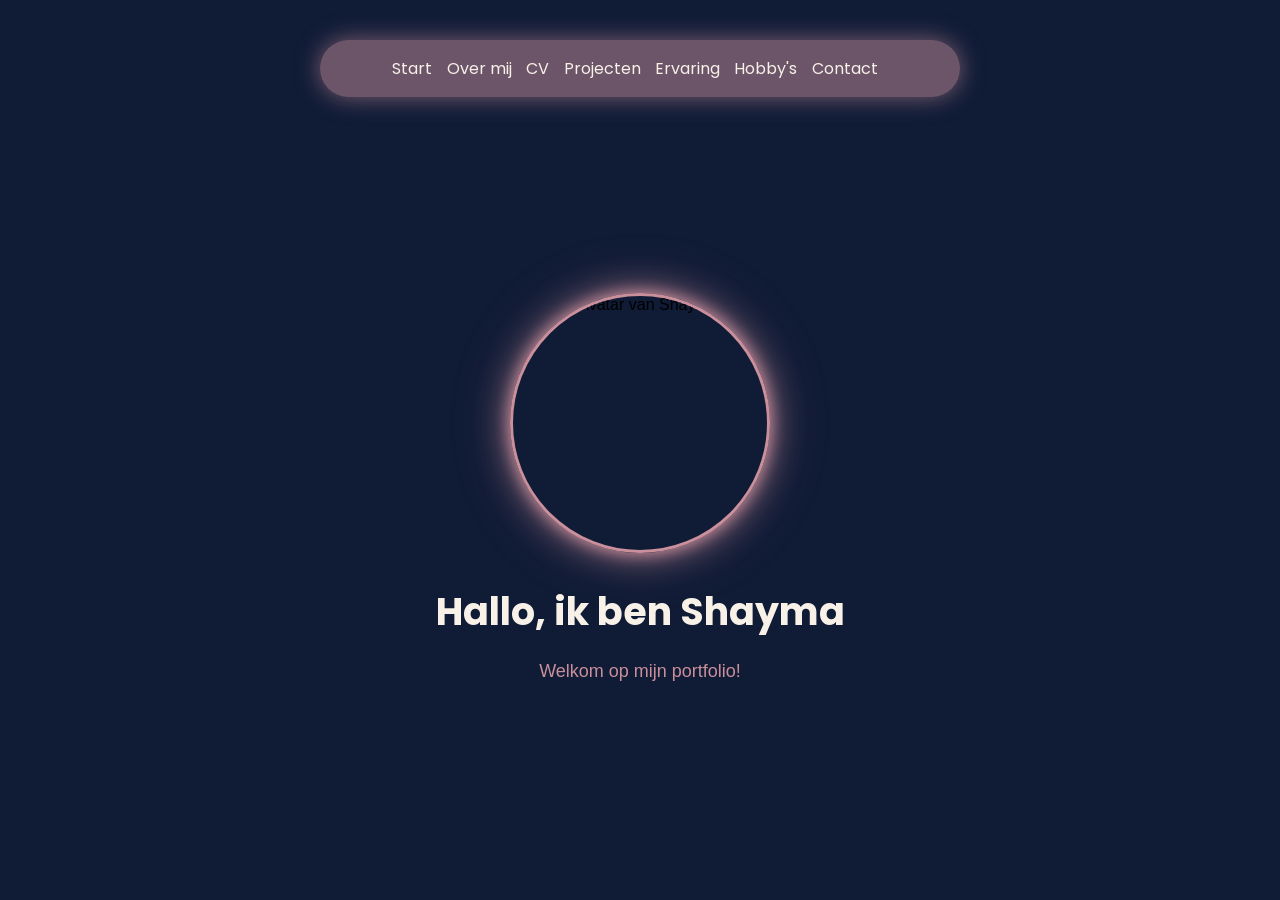
==== index.html @ 67a2e7f8 "Add portfolio website files" ====
<!DOCTYPE html>
<html lang="nl">
<head>
    <meta charset="UTF-8">
    <meta name="viewport" content="width=device-width, initial-scale=1.0">
    <link rel="stylesheet" href="style.css">
    <link rel="icon" href="favicon.ico" type="image/x-icon">
    <title>Start - Shayma</title>
</head>
<body>

    <nav>
        <a href="index.html">Start</a>
        <a href="overmij.html">Over mij</a>
        <a href="cv.html">CV</a>
        <a href="project.html">Projecten</a>
        <a href="ervaring.html">Ervaring</a>
        <a href="hobby.html">Hobby's</a>
        <a href="contact.html">Contact</a>
    </nav>

    <main class="start-pagina">
        <div class="avatar-container">
            <img src="Foto/avatar.jpg" alt="Avatar van Shayma" class="start-avatar">
        </div>

        <h1>Hallo, ik ben Shayma</h1>
        <p>Welkom op mijn portfolio!</p>
    </main>

</body>
</html>
---- style.css ----
@import url('https://fonts.googleapis.com/css2?family=Poppins:wght@400;500;600;700&display=swap');

* {
    margin: 0;
    padding: 0;
    box-sizing: border-box;
    font-family: Arial, sans-serif;
    scroll-behavior: smooth;
}

body {
    background-color: #101B36;
}

/* Navigation bar */
nav {
    background: rgba(201, 143, 155, 0.5);
    padding: 16px 0;
    width: 50%;
    text-align: center;
    position: fixed;
    top: 40px;
    left: 50%;
    transform: translateX(-50%);
    border-radius: 30px;
    box-shadow: 0 0 25px rgba(201, 143, 155, 0.6);
    z-index: 10;
}

nav a {
    text-decoration: none;
    color: #F7F1E8;
    margin-right: 10px;
    transition: 300ms;
    font-family: "Poppins", sans-serif;
}

nav a:hover {
    color: #5A4035;
}

/* Main section */
.about-section {
    max-width: 1100px;
    margin: 100px auto 60px;
    padding: 30px;
}

/* Text and avatar layout */
.about-content {
    display: flex;
    flex-direction: row;
    align-items: center;
    justify-content: space-between;
    gap: 60px;
}

/* Title and paragraph */
.about-text {
    flex: 1;
    max-width: 450px;
    color: #F7F1E8;
}

.about-text h1 {
    font-family: "Poppins", sans-serif;
    font-size: 48px;
    font-weight: 700;
    margin-bottom: 20px;
    color: #C98F9B;
}

.about-text p {
    font-size: 16px;
    line-height: 1.8;
}

/* Avatar area */


img {
    max-width: 100%;
    height: auto;
    display: block;
}
.about-content .avatar img {
    width: 100%;
    height: 100%;
    max-width: none;
    min-height: 0;
    object-fit: cover;
    display: block;
}

/* Contact pagina */

h1 {
    text-align: center;
    color: #C98F9B;
    font-family: "Poppins", sans-serif;
    font-size: 42px;
    margin-top: 150px;
    margin-bottom: 20px;
}

p {
    color: #F7F1E8;
    text-align: center;
    max-width: 600px;
    line-height: 1.8;
    margin: 0 auto 35px;
    padding: 0 20px;
}


form {
    max-width: 550px;
    margin: 0 auto 60px;
    padding: 30px;
    background-color: rgba(201, 143, 155, 0.08);
    border: 1px solid rgba(201, 143, 155, 0.5);
    border-radius: 20px;
    box-shadow: 0 0 25px rgba(201, 143, 155, 0.15);
}

form div {
    margin-bottom: 20px;
}


label {
    display: block;
    color: #F7F1E8;
    margin-bottom: 8px;
    font-size: 15px;
}


input[type="text"],
input[type="email"],
textarea {
    width: 100%;
    box-sizing: border-box;
    padding: 12px;
    border: 1px solid #5A6685;
    border-radius: 10px;
    background-color: #182442;
    color: #F7F1E8;
    font-size: 15px;
    outline: none;
}

/* Als je in een veld klikt */

input[type="text"]:focus,
input[type="email"]:focus,
textarea:focus {
    border-color: #C98F9B;
    box-shadow: 0 0 10px rgba(201, 143, 155, 0.3);
}

textarea {
    resize: vertical;
}

/* Verstuurknop */

input[type="submit"] {
    padding: 12px 28px;
    background-color: #C98F9B;
    color: #101B36;
    border: none;
    border-radius: 25px;
    font-size: 15px;
    font-weight: bold;
    cursor: pointer;
    transition: 0.3s;
}

input[type="submit"]:hover {
    background-color: #F7F1E8;
    box-shadow: 0 0 15px rgba(201, 143, 155, 0.5);
    transform: translateY(-2px);
}
/* Projecten pagina */

.projecten-pagina {
    max-width: 1150px;
    margin: 150px auto 60px;
    padding: 20px;
}

.projecten-pagina h1 {
    color: #C98F9B;
    text-align: center;
    font-family: "Poppins", sans-serif;
    font-size: 42px;
    margin: 0 0 20px;
}

.projecten-pagina .intro {
    color: #F7F1E8;
    text-align: center;
    max-width: 600px;
    margin: 0 auto 45px;
    line-height: 1.8;
}

.projecten-container {
    display: grid;
    grid-template-columns: repeat(3, 1fr);
    gap: 25px;
}

.project {
    background-color: rgba(201, 143, 155, 0.08);
    border: 1px solid rgba(201, 143, 155, 0.4);
    border-radius: 20px;
    padding: 20px;
    text-align: center;
    box-shadow: 0 0 20px rgba(201, 143, 155, 0.12);
    transition: 0.3s;
}

.project:hover {
    transform: translateY(-5px);
    box-shadow: 0 0 25px rgba(201, 143, 155, 0.3);
}

.project img {
    width: 100%;
    height: 200px;
    object-fit: cover;
    border-radius: 15px;
    box-shadow: none;
}

.project h2 {
    color: #C98F9B;
    font-family: "Poppins", sans-serif;
    font-size: 21px;
    margin: 20px 0 12px;
}

.project p {
    color: #F7F1E8;
    font-size: 14px;
    line-height: 1.8;
    margin-bottom: 25px;
}

.project-knop {
    display: inline-block;
    background-color: #C98F9B;
    color: #101B36;
    text-decoration: none;
    padding: 12px 20px;
    border-radius: 25px;
    font-size: 14px;
    font-weight: bold;
    transition: 0.3s;
}

.project-knop:hover {
    background-color: #F7F1E8;
    transform: translateY(-2px);
}


/* Ervaring pagina */
.ervaring-pagina {
    max-width: 650px;
    margin: 0 auto 40px;
    padding: 20px 20px 20px;
}


.ervaring-pagina h1 {
    color: #C98F9B;
    font-family: "Poppins", sans-serif;
    font-size: 60px;
    font-weight: 500;
    margin-bottom: 30px;
}

.ervaring-tekst {
    margin-bottom: 25px;
    padding-bottom: 20px;
    border-bottom: 1px solid rgba(201, 143, 155, 0.3);
}

.ervaring-tekst:last-child {
    border-bottom: none;
}

.ervaring-tekst h2 {
    color: #C98F9B;
    font-family: "Poppins", sans-serif;
    font-size: 19px;
    font-weight: 500;
    margin-bottom: 10px;
}

.ervaring-tekst p {
    color: #F7F1E8;
    font-size: 15px;
    line-height: 1.7;
    margin: 0;
}


/* CV pagina */

.cv-pagina {
    max-width: 750px;
    margin: 0 auto;
    padding: 20px 20px 20px;
}


.cv-pagina h1 {
    color: #C98F9B;
    font-family: "Poppins", sans-serif;
    font-size: 50px;
    font-weight: 500;
    text-align: left;
    margin-bottom: 20px;
}


.cv-container {
    display: grid;
    grid-template-columns: 1fr 1fr;
    gap: 35px;
    align-items: start;
}

.cv-kolom {
    display: flex;
    flex-direction: column;
    gap: 20px;
}

.cv-sectie {
    padding-bottom: 15px;
    border-bottom: 1px solid rgba(201, 143, 155, 0.3);
}

.cv-sectie h2 {
    color: #C98F9B;
    font-family: "Poppins", sans-serif;
    font-size: 18px;
    font-weight: 500;
    margin-bottom: 10px;
}


.cv-sectie ul {
    color: #F7F1E8;
    font-size: 14px;
    line-height: 1.8;
    padding-left: 20px;
    margin: 0;
}

.cv-sectie li {
    padding-left: 2px;
    margin-bottom: 3px;
}

.cv-sectie li::marker {
    color: #C98F9B;
}
/* Tabel */
table {
    width: 100%;
    max-width: 600px;
    margin: 30px auto;
    border-collapse: collapse;
    background-color: rgba(201, 143, 155, 0.08);
    color: #F7F1E8;
    border-radius: 12px;
    overflow: hidden;
    box-shadow: 0 0 20px rgba(201, 143, 155, 0.15);
}

/* Titel van de tabel */
caption {
    color: #C98F9B;
    font-family: "Poppins", sans-serif;
    font-size: 20px;
    font-weight: 600;
    margin-bottom: 15px;
}

/* Tabelkoppen */
th {
    background-color: #C98F9B;
    color: #101B36;
    padding: 14px;
    text-align: left;
}

/* Tabelcellen */
td {
    padding: 12px 14px;
    border-bottom: 1px solid rgba(201, 143, 155, 0.3);
}


/* Hobby-pagina */
.hobby-pagina {
    max-width: 1000px;
    margin: 130px auto 50px;
    padding: 20px;
    color: #F7F1E8;
}

.hobby-header {
    margin-bottom: 40px;
}

.hobby-pagina h1 {
    color: #C98F9B;
    font-family: "Poppins", sans-serif;
    font-size: 42px;
    margin-bottom: 20px;
}

.hobby-pagina h2 {
    color: #C98F9B;
    font-family: "Poppins", sans-serif;
    font-size: 23px;
    margin-bottom: 15px;
}

.hobby-pagina p {
    color: #F7F1E8;
    text-align: left;
    max-width: none;
    padding: 0;
    margin: 0 0 15px;
    line-height: 1.8;
}

.hobby-sectie {
    display: flex;
    align-items: center;
    gap: 35px;
    margin-bottom: 40px;
}

.hobby-tekst {
    flex: 1;
}

.hobby-sectie img {
    width: 35%;
    height: 220px;
    min-height: 0;
    object-fit: cover;
    border-radius: 15px;
    box-shadow: none;
}

.hobby-sectie.omgekeerd {
    flex-direction: row-reverse;
}

.hobby-doelen {
    margin-top: 20px;
}

.hobby-doelen ul {
    padding-left: 25px;
    margin: 15px 0;
    line-height: 1.8;
}

.hobby-doelen li::marker {
    color: #C98F9B;
}

/* Startpagina */
.start-pagina {
    min-height: 100vh;
    display: flex;
    flex-direction: column;
    justify-content: center;
    align-items: center;
    text-align: center;
    padding: 120px 20px 40px;
    box-sizing: border-box;
}

.avatar-container {
    width: 260px;
    height: 260px;
    border-radius: 50%;
    overflow: hidden;
    border: 3px solid #C98F9B;
    box-shadow:
        0 0 15px #C98F9B,
        0 0 35px rgba(201, 143, 155, 0.7),
        0 0 60px rgba(201, 143, 155, 0.3);
    margin-bottom: 30px;
}

.start-avatar {
    width: 100%;
    height: 100%;
    object-fit: cover;
    display: block;
}

.start-pagina h1 {
    color: #F7F1E8;
    font-size: 38px;
    margin: 0 0 15px;
}

.start-pagina p {
    color: #C98F9B;
    font-size: 18px;
    margin: 0;
}


/* Avatar op de Over mij-pagina */
.about-content .avatar {
    width: 380px;
    height: 380px;
    flex-shrink: 0;
    border-radius: 50%;
    overflow: hidden;
    border: 3px solid #C98F9B;
    box-shadow: 0 0 18px rgba(201, 143, 155, 0.7);
}

.about-content .avatar img {
    width: 100%;
    height: 100%;
    object-fit: cover;
    display: block;
}


.social-icons {
    display: flex;
    flex-direction: row;
    justify-content: center;
    align-items: center;
    gap: 25px;
    margin: 30px auto;
}

.social-icons a {
    display: inline-flex;
    width: 30px;
    height: 30px;
    flex: 0 0 30px;
    align-items: center;
    justify-content: center;
    transition: transform 0.3s ease;
}

.social-icons img {
    width: 30px;
    height: 30px;
    min-height: 0;
    max-width: none;
    object-fit: contain;
    border-radius: 0;
    box-shadow: none;
    display: block;
}

.social-icons a:hover {
    transform: translateY(-5px);
}

.social-icons a:hover img {
    filter: drop-shadow(0 0 8px #C98F9B);
}
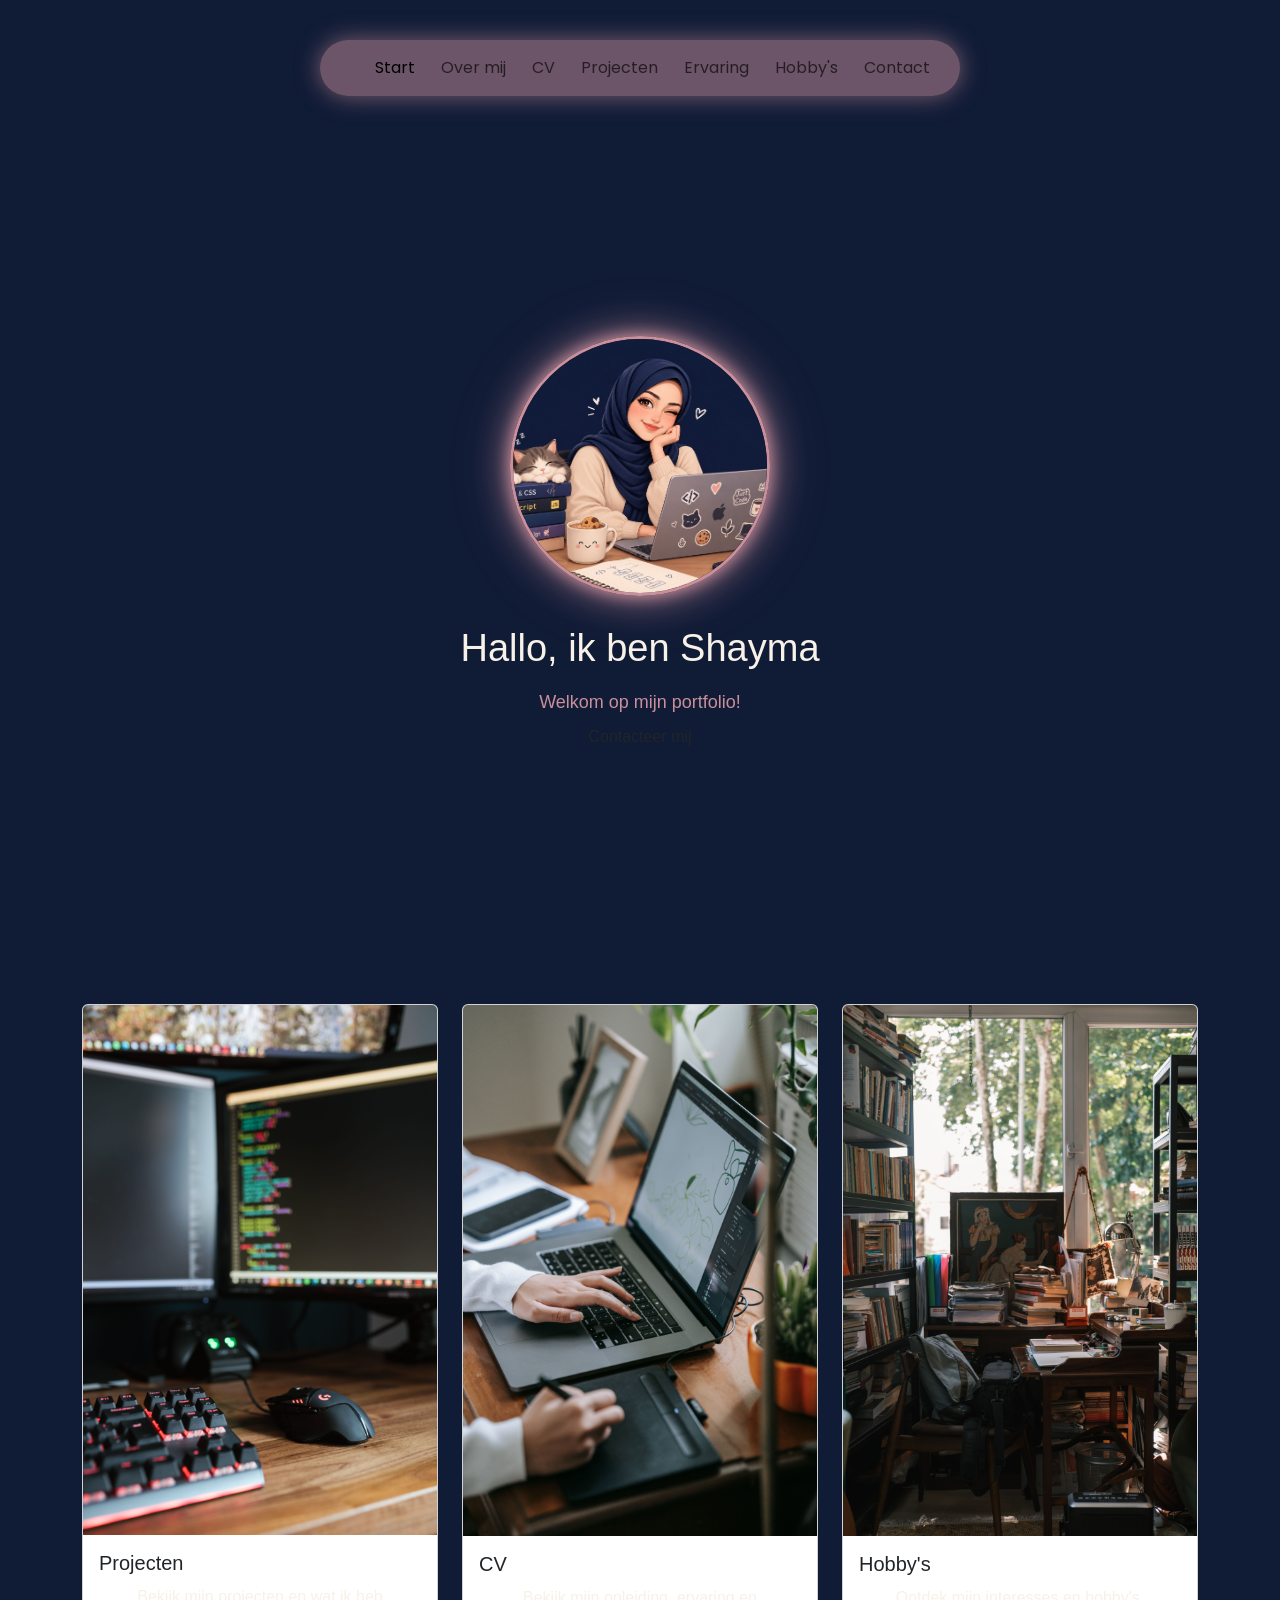
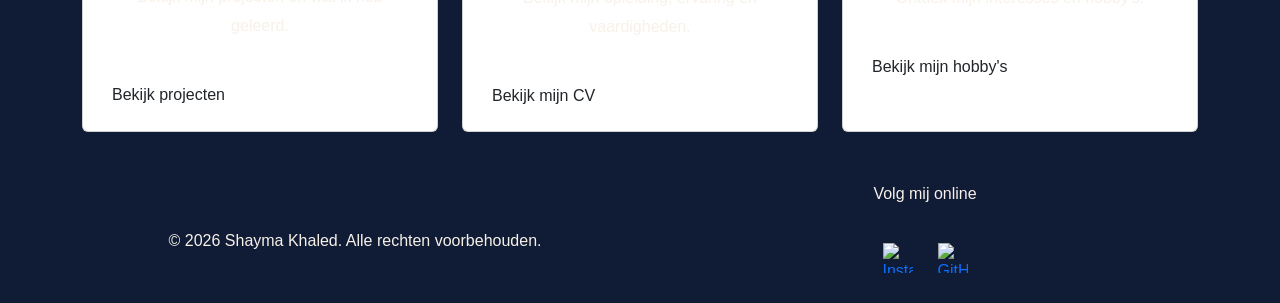
==== commit cc24e8eb: "Update portfolio content and navigation" ====
--- a/index.html
+++ b/index.html
@@ -4,21 +4,47 @@
 <head>
     <meta charset="UTF-8">
     <meta name="viewport" content="width=device-width, initial-scale=1.0">
-    <link rel="stylesheet" href="style.css">
-    <link rel="icon" href="favicon.ico" type="image/x-icon">
+  <link rel="stylesheet" href="https://cdn.jsdelivr.net/npm/bootstrap@5.3.8/dist/css/bootstrap.min.css">
+  <link rel="stylesheet" href="style.css">
+        <link rel="icon" href="favicon_io/favicon.ico" type="image/x-icon">
     <title>Start - Shayma</title>
 </head>
 <body>
 
-    <nav>
-        <a href="index.html">Start</a>
-        <a href="overmij.html">Over mij</a>
-        <a href="cv.html">CV</a>
-        <a href="project.html">Projecten</a>
-        <a href="ervaring.html">Ervaring</a>
-        <a href="hobby.html">Hobby's</a>
-        <a href="contact.html">Contact</a>
-    </nav>
+<nav class="navbar navbar-expand-lg custom-navbar">
+  <div class="container-fluid">
+    <button class="navbar-toggler" type="button" data-bs-toggle="collapse" data-bs-target="#navbarNavDropdown" aria-controls="navbarNavDropdown" aria-expanded="false" aria-label="Toggle navigation">
+      <span class="navbar-toggler-icon"></span>
+    </button>
+    <div class="collapse navbar-collapse" id="navbarNavDropdown">
+     <ul class="navbar-nav ms-auto">
+     <li class="nav-item">
+          <a class="nav-link active" aria-current="page" href="index.html">Start</a>
+        </li>
+        <li class="nav-item">
+<a class="nav-link" href="overmij.html">Over mij</a>        </li>
+        <li class="nav-item">
+          <a class="nav-link" href="cv.html">CV</a>
+        </li>
+        <li class="nav-item">
+          <a class="nav-link" href="project.html">Projecten</a>
+        </li>
+          <li class="nav-item">
+          <a class="nav-link" href="ervaring.html">Ervaring</a>
+        </li>
+         <li class="nav-item">
+          <a class="nav-link" href="hobby.html">Hobby's</a>
+        </li>
+           <li class="nav-item">
+          <a class="nav-link" href="contact.html">Contact</a>
+        </li>
+        
+        
+        
+      </ul>
+    </div>
+  </div>
+</nav>
 
     <main class="start-pagina">
         <div class="avatar-container">
@@ -27,7 +53,121 @@
 
         <h1>Hallo, ik ben Shayma</h1>
         <p>Welkom op mijn portfolio!</p>
+    <a href="contact.html" class="btn custom-btn">
+    Contacteer mij
+</a>
     </main>
+  
+<section class="container my-5">
+    <div class="row g-4">
 
+        <!-- Projecten-kaart -->
+        <div class="col-md-4">
+            <div class="card h-100">
+                <a href="project.html">
+                    <img src="Foto/pexels-anete-lusina-4792733.jpg"
+                         class="card-img-top"
+                         alt="Mijn projecten">
+                </a>
+
+                <div class="card-body">
+                    <h5 class="card-title">Projecten</h5>
+                    <p class="card-text">
+                        Bekijk mijn projecten en wat ik heb geleerd.
+                    </p>
+                    <a href="project.html" class="btn custom-btn">
+                        Bekijk projecten
+                    </a>
+                </div>
+            </div>
+        </div>
+
+        <!-- CV-kaart -->
+        <div class="col-md-4">
+            <div class="card h-100">
+                <a href="cv.html">
+                    <img src="Foto/pexels-sasha-kim-9414025.jpg"
+                         class="card-img-top"
+                         alt="Mijn CV">
+                </a>
+
+                <div class="card-body">
+                    <h5 class="card-title">CV</h5>
+                    <p class="card-text">
+                        Bekijk mijn opleiding, ervaring en vaardigheden.
+                    </p>
+                    <a href="cv.html" class="btn custom-btn">
+                        Bekijk mijn CV
+                    </a>
+                </div>
+            </div>
+        </div>
+
+        <!-- Hobby-kaart -->
+        <div class="col-md-4">
+            <div class="card h-100">
+                <a href="hobby.html">
+                    <img src="Foto/pexels-ekrulila-8782144.jpg"
+                         class="card-img-top"
+                         alt="Mijn hobby's">
+                </a>
+
+                <div class="card-body">
+                    <h5 class="card-title">Hobby's</h5>
+                    <p class="card-text">
+                        Ontdek mijn interesses en hobby's.
+                    </p>
+                    <a href="hobby.html" class="btn custom-btn">
+                        Bekijk mijn hobby's
+                    </a>
+                </div>
+            </div>
+        </div>
+
+    </div>
+</section>
+
+<footer class="site-footer">
+    <div class="container">
+        <div class="row align-items-center text-center g-4">
+
+            <div class="col-md-6">
+                <p class="mb-0">
+                    &copy; 2026 Shayma Khaled. Alle rechten voorbehouden.
+                </p>
+            </div>
+
+            <div class="col-md-6">
+                <p>Volg mij online</p>
+
+                <div class="social-icons">
+                    <a href="https://www.instagram.com/shayma.vibes/"
+                       target="_blank"
+                       rel="noopener noreferrer"
+                       aria-label="Instagram">
+                        <img src="https://cdn.simpleicons.org/instagram/C98F9B"
+                             alt="Instagram">
+                    </a>
+
+                    <a href="https://github.com/1984-web"
+                       target="_blank"
+                       rel="noopener noreferrer"
+                       aria-label="GitHub">
+                        <img src="https://cdn.simpleicons.org/github/C98F9B"
+                             alt="GitHub">
+                    </a>
+                </div>
+            </div>
+
+        </div>
+    </div>
+</footer>
+
+<script src="https://cdn.jsdelivr.net/npm/bootstrap@5.3.8/dist/js/bootstrap.bundle.min.js"></script>
 </body>
 </html>
+
+<script src="https://cdn.jsdelivr.net/npm/bootstrap@5.3.8/dist/js/bootstrap.bundle.min.js"></script>
+</body>
+
+</html>
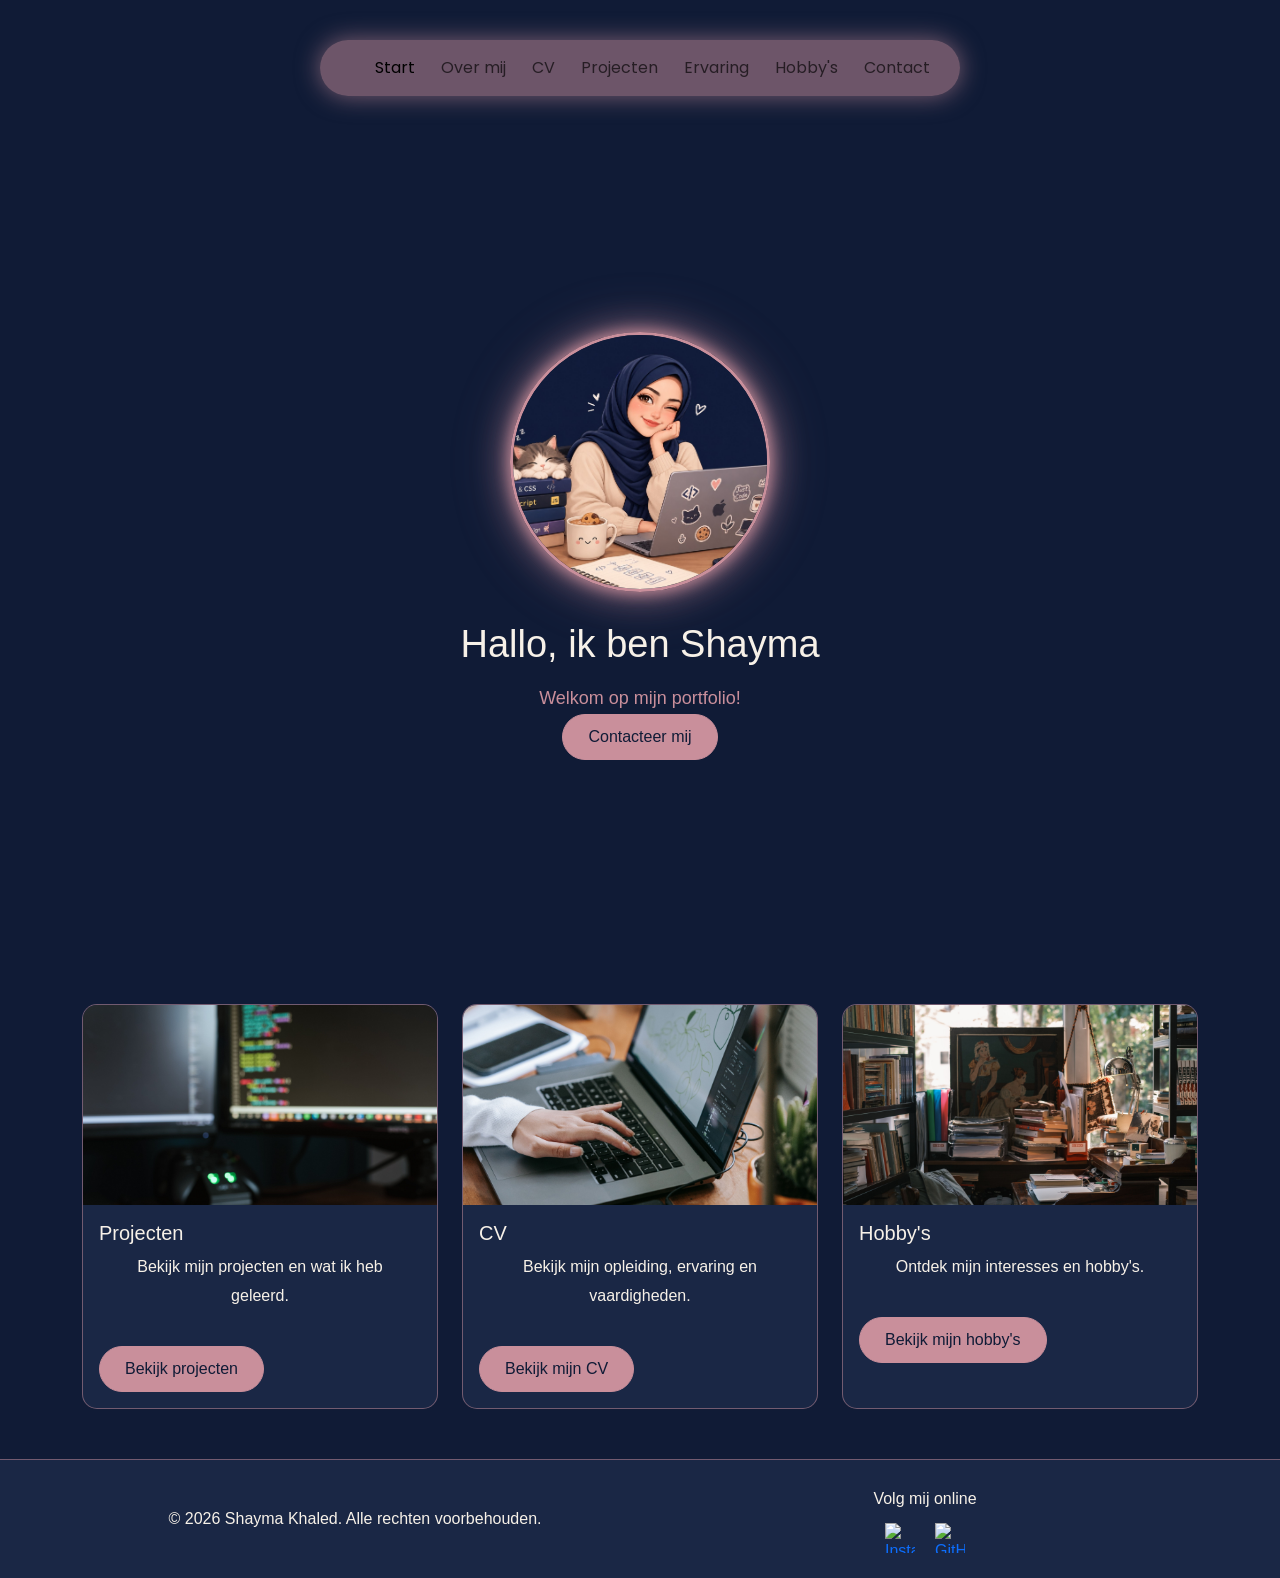
==== commit 99ac48c8: "Organize project folders and update asset paths" ====
--- a/index.html
+++ b/index.html
@@ -5,7 +5,7 @@
     <meta charset="UTF-8">
     <meta name="viewport" content="width=device-width, initial-scale=1.0">
   <link rel="stylesheet" href="https://cdn.jsdelivr.net/npm/bootstrap@5.3.8/dist/css/bootstrap.min.css">
-  <link rel="stylesheet" href="style.css">
+  <link rel="stylesheet" href="css/style.css">
         <link rel="icon" href="favicon_io/favicon.ico" type="image/x-icon">
     <title>Start - Shayma</title>
 </head>
@@ -48,7 +48,7 @@
 
     <main class="start-pagina">
         <div class="avatar-container">
-            <img src="Foto/avatar.jpg" alt="Avatar van Shayma" class="start-avatar">
+            <img src="images/avatar.jpg" alt="Avatar van Shayma" class="start-avatar">
         </div>
 
         <h1>Hallo, ik ben Shayma</h1>
@@ -65,7 +65,7 @@
         <div class="col-md-4">
             <div class="card h-100">
                 <a href="project.html">
-                    <img src="Foto/pexels-anete-lusina-4792733.jpg"
+                    <img src="images/pexels-anete-lusina-4792733.jpg"
                          class="card-img-top"
                          alt="Mijn projecten">
                 </a>
@@ -86,7 +86,7 @@
         <div class="col-md-4">
             <div class="card h-100">
                 <a href="cv.html">
-                    <img src="Foto/pexels-sasha-kim-9414025.jpg"
+                    <img src="images/pexels-sasha-kim-9414025.jpg"
                          class="card-img-top"
                          alt="Mijn CV">
                 </a>
@@ -107,7 +107,7 @@
         <div class="col-md-4">
             <div class="card h-100">
                 <a href="hobby.html">
-                    <img src="Foto/pexels-ekrulila-8782144.jpg"
+                    <img src="images/pexels-ekrulila-8782144.jpg"
                          class="card-img-top"
                          alt="Mijn hobby's">
                 </a>
--- a/css/style.css
+++ b/css/style.css
@@ -0,0 +1,880 @@
+@import url('https://fonts.googleapis.com/css2?family=Poppins:wght@400;500;600;700&display=swap');
+
+* {
+    margin: 0;
+    padding: 0;
+    box-sizing: border-box;
+    font-family: Arial, sans-serif;
+    scroll-behavior: smooth;
+}
+
+body {
+    background-color: #101B36;
+}
+
+/* Navigation bar */
+nav {
+    background: rgba(201, 143, 155, 0.5);
+    padding: 16px 0;
+    width: 50%;
+    text-align: center;
+    position: fixed;
+    top: 40px;
+    left: 50%;
+    transform: translateX(-50%);
+    border-radius: 30px;
+    box-shadow: 0 0 25px rgba(201, 143, 155, 0.6);
+    z-index: 10;
+}
+
+nav a {
+    text-decoration: none;
+    color: #F7F1E8;
+    margin-right: 10px;
+    transition: 300ms;
+    font-family: "Poppins", sans-serif;
+}
+
+nav a:hover {
+    color: #5A4035;
+}
+
+/* Main section */
+.about-section {
+    max-width: 1100px;
+    margin: 100px auto 60px;
+    padding: 30px;
+}
+
+/* Text and avatar layout */
+.about-content {
+    display: flex;
+    flex-direction: row;
+    align-items: center;
+    justify-content: space-between;
+    gap: 60px;
+}
+
+/* Title and paragraph */
+.about-text {
+    flex: 1;
+    max-width: 450px;
+    color: #F7F1E8;
+}
+
+.about-text h1 {
+    font-family: "Poppins", sans-serif;
+    font-size: 48px;
+    font-weight: 700;
+    margin-bottom: 20px;
+    color: #C98F9B;
+}
+
+.about-text p {
+    font-size: 16px;
+    line-height: 1.8;
+}
+
+/* Images */
+img {
+    max-width: 100%;
+    height: auto;
+    display: block;
+}
+
+.about-content .avatar img {
+    width: 100%;
+    height: 100%;
+    max-width: none;
+    min-height: 0;
+    object-fit: cover;
+    display: block;
+}
+
+/* Contact pagina */
+h1 {
+    text-align: center;
+    color: #C98F9B;
+    font-family: "Poppins", sans-serif;
+    font-size: 42px;
+    margin-top: 150px;
+    margin-bottom: 20px;
+}
+
+p {
+    color: #F7F1E8;
+    text-align: center;
+    max-width: 600px;
+    line-height: 1.8;
+    margin: 0 auto 35px;
+    padding: 0 20px;
+}
+
+form {
+    max-width: 550px;
+    margin: 0 auto 60px;
+    padding: 30px;
+    background-color: rgba(201, 143, 155, 0.08);
+    border: 1px solid rgba(201, 143, 155, 0.5);
+    border-radius: 20px;
+    box-shadow: 0 0 25px rgba(201, 143, 155, 0.15);
+}
+
+form div {
+    margin-bottom: 20px;
+}
+
+label {
+    display: block;
+    color: #F7F1E8;
+    margin-bottom: 8px;
+    font-size: 15px;
+}
+
+input[type="text"],
+input[type="email"],
+textarea {
+    width: 100%;
+    box-sizing: border-box;
+    padding: 12px;
+    border: 1px solid #5A6685;
+    border-radius: 10px;
+    background-color: #182442;
+    color: #F7F1E8;
+    font-size: 15px;
+    outline: none;
+}
+
+/* Als je in een veld klikt */
+input[type="text"]:focus,
+input[type="email"]:focus,
+textarea:focus {
+    border-color: #C98F9B;
+    box-shadow: 0 0 10px rgba(201, 143, 155, 0.3);
+}
+
+textarea {
+    resize: vertical;
+}
+
+/* Verstuurknop */
+input[type="submit"] {
+    padding: 12px 28px;
+    background-color: #C98F9B;
+    color: #101B36;
+    border: none;
+    border-radius: 25px;
+    font-size: 15px;
+    font-weight: bold;
+    cursor: pointer;
+    transition: 0.3s;
+}
+
+input[type="submit"]:hover {
+    background-color: #F7F1E8;
+    box-shadow: 0 0 15px rgba(201, 143, 155, 0.5);
+    transform: translateY(-2px);
+}
+
+/* Projecten pagina */
+.projecten-pagina {
+    max-width: 1150px;
+    margin: 150px auto 60px;
+    padding: 20px;
+}
+
+.projecten-pagina h1 {
+    color: #C98F9B;
+    text-align: center;
+    font-family: "Poppins", sans-serif;
+    font-size: 42px;
+    margin: 0 0 20px;
+}
+
+.projecten-pagina .intro {
+    color: #F7F1E8;
+    text-align: center;
+    max-width: 600px;
+    margin: 0 auto 45px;
+    line-height: 1.8;
+}
+
+.projecten-container {
+    display: grid;
+    grid-template-columns: repeat(3, 1fr);
+    gap: 25px;
+}
+
+.project {
+    background-color: rgba(201, 143, 155, 0.08);
+    border: 1px solid rgba(201, 143, 155, 0.4);
+    border-radius: 20px;
+    padding: 20px;
+    text-align: center;
+    box-shadow: 0 0 20px rgba(201, 143, 155, 0.12);
+    transition: 0.3s;
+}
+
+.project:hover {
+    transform: translateY(-5px);
+    box-shadow: 0 0 25px rgba(201, 143, 155, 0.3);
+}
+
+.project img {
+    width: 100%;
+    height: 200px;
+    object-fit: cover;
+    border-radius: 15px;
+    box-shadow: none;
+}
+
+.project h2 {
+    color: #C98F9B;
+    font-family: "Poppins", sans-serif;
+    font-size: 21px;
+    margin: 20px 0 12px;
+}
+
+.project p {
+    color: #F7F1E8;
+    font-size: 14px;
+    line-height: 1.8;
+    margin-bottom: 25px;
+}
+
+.project-knop {
+    display: inline-block;
+    background-color: #C98F9B;
+    color: #101B36;
+    text-decoration: none;
+    padding: 12px 20px;
+    border-radius: 25px;
+    font-size: 14px;
+    font-weight: bold;
+    transition: 0.3s;
+}
+
+.project-knop:hover {
+    background-color: #F7F1E8;
+    transform: translateY(-2px);
+}
+
+/* Ervaring pagina */
+.ervaring-pagina {
+    max-width: 650px;
+    margin: 0 auto 40px;
+    padding: 20px;
+}
+
+.ervaring-pagina h1 {
+    color: #C98F9B;
+    font-family: "Poppins", sans-serif;
+    font-size: 60px;
+    font-weight: 500;
+    margin-bottom: 30px;
+}
+
+.ervaring-tekst {
+    margin-bottom: 25px;
+    padding-bottom: 20px;
+    border-bottom: 1px solid rgba(201, 143, 155, 0.3);
+}
+
+.ervaring-tekst:last-child {
+    border-bottom: none;
+}
+
+.ervaring-tekst h2 {
+    color: #C98F9B;
+    font-family: "Poppins", sans-serif;
+    font-size: 19px;
+    font-weight: 500;
+    margin-bottom: 10px;
+}
+
+.ervaring-tekst p {
+    color: #F7F1E8;
+    font-size: 15px;
+    line-height: 1.7;
+    margin: 0;
+}
+
+/* CV pagina */
+.cv-pagina {
+    max-width: 1000px;
+    margin: 125px auto 0;
+    padding: 20px;
+}
+
+.cv-pagina h1 {
+    color: #C98F9B;
+    font-family: "Poppins", sans-serif;
+    font-size: 50px;
+    font-weight: 500;
+    text-align: left;
+    margin-top: 20px;
+    margin-bottom: 25px;
+}
+
+.cv-container {
+    display: grid;
+    grid-template-columns: minmax(0, 1fr) minmax(0, 1fr);
+    gap: 35px;
+    align-items: start;
+}
+
+.cv-kolom {
+    min-width: 0;
+    display: flex;
+    flex-direction: column;
+    gap: 20px;
+}
+
+.cv-sectie {
+    min-width: 0;
+    padding-bottom: 15px;
+    border-bottom: 1px solid rgba(201, 143, 155, 0.3);
+}
+
+.cv-sectie h2 {
+    color: #C98F9B;
+    font-family: "Poppins", sans-serif;
+    font-size: 18px;
+    font-weight: 500;
+    margin-bottom: 10px;
+}
+
+.cv-sectie ul {
+    color: #F7F1E8;
+    font-size: 14px;
+    line-height: 1.8;
+    padding-left: 20px;
+    margin: 0;
+}
+
+.cv-sectie li {
+    padding-left: 2px;
+    margin-bottom: 3px;
+}
+
+.cv-sectie li::marker {
+    color: #C98F9B;
+}
+
+/* Tabel talenkennis */
+.cv-talen-tabel {
+    display: table;
+    visibility: visible;
+    opacity: 1;
+    width: 100%;
+    max-width: 600px;
+    margin: 10px auto 20px;
+    border-collapse: collapse;
+    background-color: rgba(201, 143, 155, 0.08);
+    color: #F7F1E8;
+    border-radius: 12px;
+    overflow: hidden;
+    box-shadow: 0 0 20px rgba(201, 143, 155, 0.15);
+}
+
+.cv-talen-tabel caption {
+    caption-side: top;
+    color: #C98F9B;
+    font-family: "Poppins", sans-serif;
+    font-size: 20px;
+    font-weight: 600;
+    text-align: center;
+    padding-bottom: 10px;
+}
+
+.cv-talen-tabel th {
+    background-color: #C98F9B;
+    color: #101B36;
+    padding: 14px;
+    text-align: left;
+}
+
+.cv-talen-tabel td {
+    color: #F7F1E8;
+    padding: 12px 14px;
+    border-bottom: 1px solid rgba(201, 143, 155, 0.3);
+}
+
+/* Hobby-pagina */
+.hobby-pagina {
+    max-width: 1000px;
+    margin: 130px auto 50px;
+    padding: 20px;
+    color: #F7F1E8;
+}
+
+.hobby-header {
+    margin-bottom: 40px;
+}
+
+.hobby-pagina h1 {
+    color: #C98F9B;
+    font-family: "Poppins", sans-serif;
+    font-size: 42px;
+    margin-bottom: 20px;
+}
+
+.hobby-pagina h2 {
+    color: #C98F9B;
+    font-family: "Poppins", sans-serif;
+    font-size: 23px;
+    margin-bottom: 15px;
+}
+
+.hobby-pagina p {
+    color: #F7F1E8;
+    text-align: left;
+    max-width: none;
+    padding: 0;
+    margin: 0 0 15px;
+    line-height: 1.8;
+}
+
+.hobby-sectie {
+    display: flex;
+    align-items: center;
+    gap: 35px;
+    margin-bottom: 40px;
+}
+
+.hobby-tekst {
+    flex: 1;
+}
+
+.hobby-sectie img {
+    width: 35%;
+    height: 220px;
+    min-height: 0;
+    object-fit: cover;
+    border-radius: 15px;
+    box-shadow: none;
+}
+
+.hobby-sectie.omgekeerd {
+    flex-direction: row-reverse;
+}
+
+.hobby-doelen {
+    margin-top: 20px;
+}
+
+.hobby-doelen ul {
+    padding-left: 25px;
+    margin: 15px 0;
+    line-height: 1.8;
+}
+
+.hobby-doelen li::marker {
+    color: #C98F9B;
+}
+
+/* Startpagina */
+.start-pagina {
+    min-height: 100vh;
+    display: flex;
+    flex-direction: column;
+    justify-content: center;
+    align-items: center;
+    text-align: center;
+    padding: 120px 20px 40px;
+}
+
+.avatar-container {
+    width: 260px;
+    height: 260px;
+    border-radius: 50%;
+    overflow: hidden;
+    border: 3px solid #C98F9B;
+    box-shadow:
+        0 0 15px #C98F9B,
+        0 0 35px rgba(201, 143, 155, 0.7),
+        0 0 60px rgba(201, 143, 155, 0.3);
+    margin-bottom: 30px;
+}
+
+.start-avatar {
+    width: 100%;
+    height: 100%;
+    object-fit: cover;
+    display: block;
+}
+
+.start-pagina h1 {
+    color: #F7F1E8;
+    font-size: 38px;
+    margin: 0 0 15px;
+}
+
+.start-pagina p {
+    color: #C98F9B;
+    font-size: 18px;
+    margin: 0;
+}
+
+/* Avatar op de Over mij-pagina */
+.about-content .avatar {
+    width: 380px;
+    height: 380px;
+    flex-shrink: 0;
+    border-radius: 50%;
+    overflow: hidden;
+    border: 3px solid #C98F9B;
+    box-shadow: 0 0 18px rgba(201, 143, 155, 0.7);
+}
+
+.about-content .avatar img {
+    width: 100%;
+    height: 100%;
+    object-fit: cover;
+    display: block;
+}
+
+/* Social media */
+.social-icons {
+    display: flex;
+    flex-direction: row;
+    justify-content: center;
+    align-items: center;
+    gap: 25px;
+    margin: 30px auto;
+}
+
+.social-icons a {
+    display: inline-flex;
+    width: 30px;
+    height: 30px;
+    flex: 0 0 30px;
+    align-items: center;
+    justify-content: center;
+    transition: transform 0.3s ease;
+}
+
+.social-icons img {
+    width: 30px;
+    height: 30px;
+    min-height: 0;
+    max-width: none;
+    object-fit: contain;
+    border-radius: 0;
+    box-shadow: none;
+    display: block;
+}
+
+.social-icons a:hover {
+    transform: translateY(-5px);
+}
+
+.social-icons a:hover img {
+    filter: drop-shadow(0 0 8px #C98F9B);
+}
+
+.custom-navbar .nav-link {
+    white-space: nowrap;
+}
+
+.custom-btn {
+    background-color: #C98F9B;
+    color: #101B36;
+    border: 1px solid #C98F9B;
+    border-radius: 25px;
+    padding: 10px 25px;
+    text-decoration: none;
+    transition: 0.3s;
+}
+
+.custom-btn:hover {
+    background-color: #F7F1E8;
+    color: #101B36;
+    border-color: #F7F1E8;
+}
+
+/* Bootstrap cards */
+.card {
+    background-color: #1A2745;
+    color: #F7F1E8;
+    border: 1px solid rgba(201, 143, 155, 0.5);
+    border-radius: 15px;
+    overflow: hidden;
+}
+
+.card .card-title,
+.card .card-text {
+    color: #F7F1E8;
+}
+
+.card .card-img-top {
+    height: 200px;
+    object-fit: cover;
+}
+
+/* CV profielfoto */
+.cv-foto img {
+    display: block;
+    width: 150px;
+    height: 150px;
+    margin: 0 auto;
+    object-fit: cover;
+    border: 3px solid #C98F9B;
+    box-shadow: 0 0 20px rgba(201, 143, 155, 0.4);
+}
+
+/* Swiper - technische vaardigheden */
+.skillsSwiper {
+    position: relative;
+    width: 100%;
+    max-width: 100%;
+    overflow: hidden;
+    padding: 25px 35px 50px;
+}
+
+.skillsSwiper .swiper-wrapper {
+    align-items: center;
+}
+
+.skillsSwiper .swiper-slide {
+    min-width: 0;
+    height: auto;
+    display: flex;
+    flex-direction: column;
+    align-items: center;
+    justify-content: center;
+    text-align: center;
+}
+
+.skillsSwiper .swiper-slide .skill-logo {
+    display: block;
+    width: 80px;
+    height: 80px;
+    max-width: 100%;
+    object-fit: contain;
+    margin: 0 auto 10px;
+}
+
+.skillsSwiper .swiper-slide p {
+    width: 100%;
+    max-width: none;
+    padding: 0;
+    margin: 8px 0 0;
+    text-align: center;
+    font-size: 14px;
+    color: #F7F1E8;
+}
+
+.skillsSwiper .swiper-button-next,
+.skillsSwiper .swiper-button-prev {
+    color: #C98F9B;
+}
+
+.skillsSwiper .swiper-button-next::after,
+.skillsSwiper .swiper-button-prev::after {
+    font-size: 20px;
+}
+
+.skillsSwiper .swiper-pagination {
+    bottom: 5px;
+}
+
+.skillsSwiper .swiper-pagination-bullet-active {
+    background: #C98F9B;
+}
+
+/* Hobby carousel */
+.hobby-carousel-img {
+    height: 400px;
+    object-fit: cover;
+    border-radius: 15px;
+}
+
+#hobbyCarousel .carousel-caption {
+    background-color: rgba(16, 27, 54, 0.85);
+    border-radius: 12px;
+    padding: 12px;
+}
+
+#hobbyCarousel .carousel-caption h5,
+#hobbyCarousel .carousel-caption p {
+    color: #F7F1E8;
+}
+
+/* Contact form */
+.contact-form {
+    width: 90%;
+    max-width: 650px;
+    margin: 30px auto;
+    padding: 25px;
+    background-color: #1A2745;
+    border: 1px solid rgba(201, 143, 155, 0.5);
+    border-radius: 15px;
+    color: #F7F1E8;
+}
+
+.contact-form .form-label {
+    color: #F7F1E8;
+}
+
+.contact-form .form-control,
+.contact-form .form-select {
+    background-color: #F7F1E8;
+    color: #101B36;
+    border-radius: 8px;
+}
+
+.contact-form .form-control:focus,
+.contact-form .form-select:focus {
+    border-color: #C98F9B;
+    box-shadow: 0 0 0 0.2rem rgba(201, 143, 155, 0.25);
+}
+
+body > h1,
+body > p {
+    text-align: center;
+    color: #F7F1E8;
+}
+
+/* Footer */
+.site-footer {
+    background-color: #1A2745;
+    color: #F7F1E8;
+    border-top: 1px solid rgba(201, 143, 155, 0.5);
+    padding: 25px 0;
+    margin-top: 50px;
+}
+
+.site-footer p {
+    margin-bottom: 10px;
+}
+
+.site-footer .social-icons {
+    display: flex;
+    justify-content: center;
+    gap: 20px;
+    margin: 10px 0 0;
+}
+
+.site-footer .social-icons img {
+    width: 30px;
+    height: 30px;
+}
+
+/* Responsive: navigatie */
+@media (max-width: 991.98px) {
+    .custom-navbar {
+        width: calc(100% - 24px);
+        top: 12px;
+        padding: 10px 14px;
+    }
+
+    .custom-navbar .navbar-nav {
+        align-items: stretch;
+    }
+}
+
+/* Projecten: tablets */
+@media (max-width: 900px) {
+    .projecten-container {
+        grid-template-columns: repeat(2, minmax(0, 1fr));
+    }
+}
+
+/* CV responsive */
+@media (max-width: 767.98px) {
+    .cv-container {
+        grid-template-columns: 1fr;
+    }
+
+    .cv-pagina {
+        padding: 15px;
+    }
+}
+
+/* Mobiele schermen */
+@media (max-width: 576px) {
+
+    .projecten-container {
+        grid-template-columns: 1fr;
+    }
+
+    .about-content {
+        flex-direction: column;
+        gap: 30px;
+    }
+
+    .about-content .avatar {
+        width: min(280px, 100%);
+        height: auto;
+        aspect-ratio: 1 / 1;
+    }
+
+    .about-text h1 {
+        font-size: 36px;
+    }
+
+    .ervaring-pagina h1 {
+        font-size: 42px;
+    }
+
+    .hobby-sectie,
+    .hobby-sectie.omgekeerd {
+        flex-direction: column;
+        align-items: stretch;
+        gap: 20px;
+    }
+
+    .hobby-sectie img {
+        width: 100%;
+        height: 220px;
+    }
+
+    .avatar-container {
+        width: min(220px, 75vw);
+        height: min(220px, 75vw);
+    }
+
+    .cv-pagina h1 {
+        font-size: 38px;
+    }
+
+    .hobby-carousel-img {
+        height: 280px;
+    }
+
+    #hobbyCarousel .carousel-caption {
+        padding: 6px;
+    }
+
+    #hobbyCarousel .carousel-caption h5 {
+        font-size: 16px;
+    }
+
+    #hobbyCarousel .carousel-caption p {
+        font-size: 12px;
+        margin-bottom: 0;
+    }
+
+}
+/* Hobby carousel captions */
+
+#hobbyCarousel .carousel-caption {
+    background-color: rgba(16, 27, 54, 0.85);
+    border-radius: 12px;
+    padding: 12px;
+    text-align: center;
+}
+
+#hobbyCarousel .carousel-caption h5 {
+    color: #F7F1E8;
+    text-align: center;
+}
+
+#hobbyCarousel .carousel-caption p {
+    color: #F7F1E8;
+    text-align: center;
+    max-width: none;
+    padding: 0;
+    margin: 0;
+}
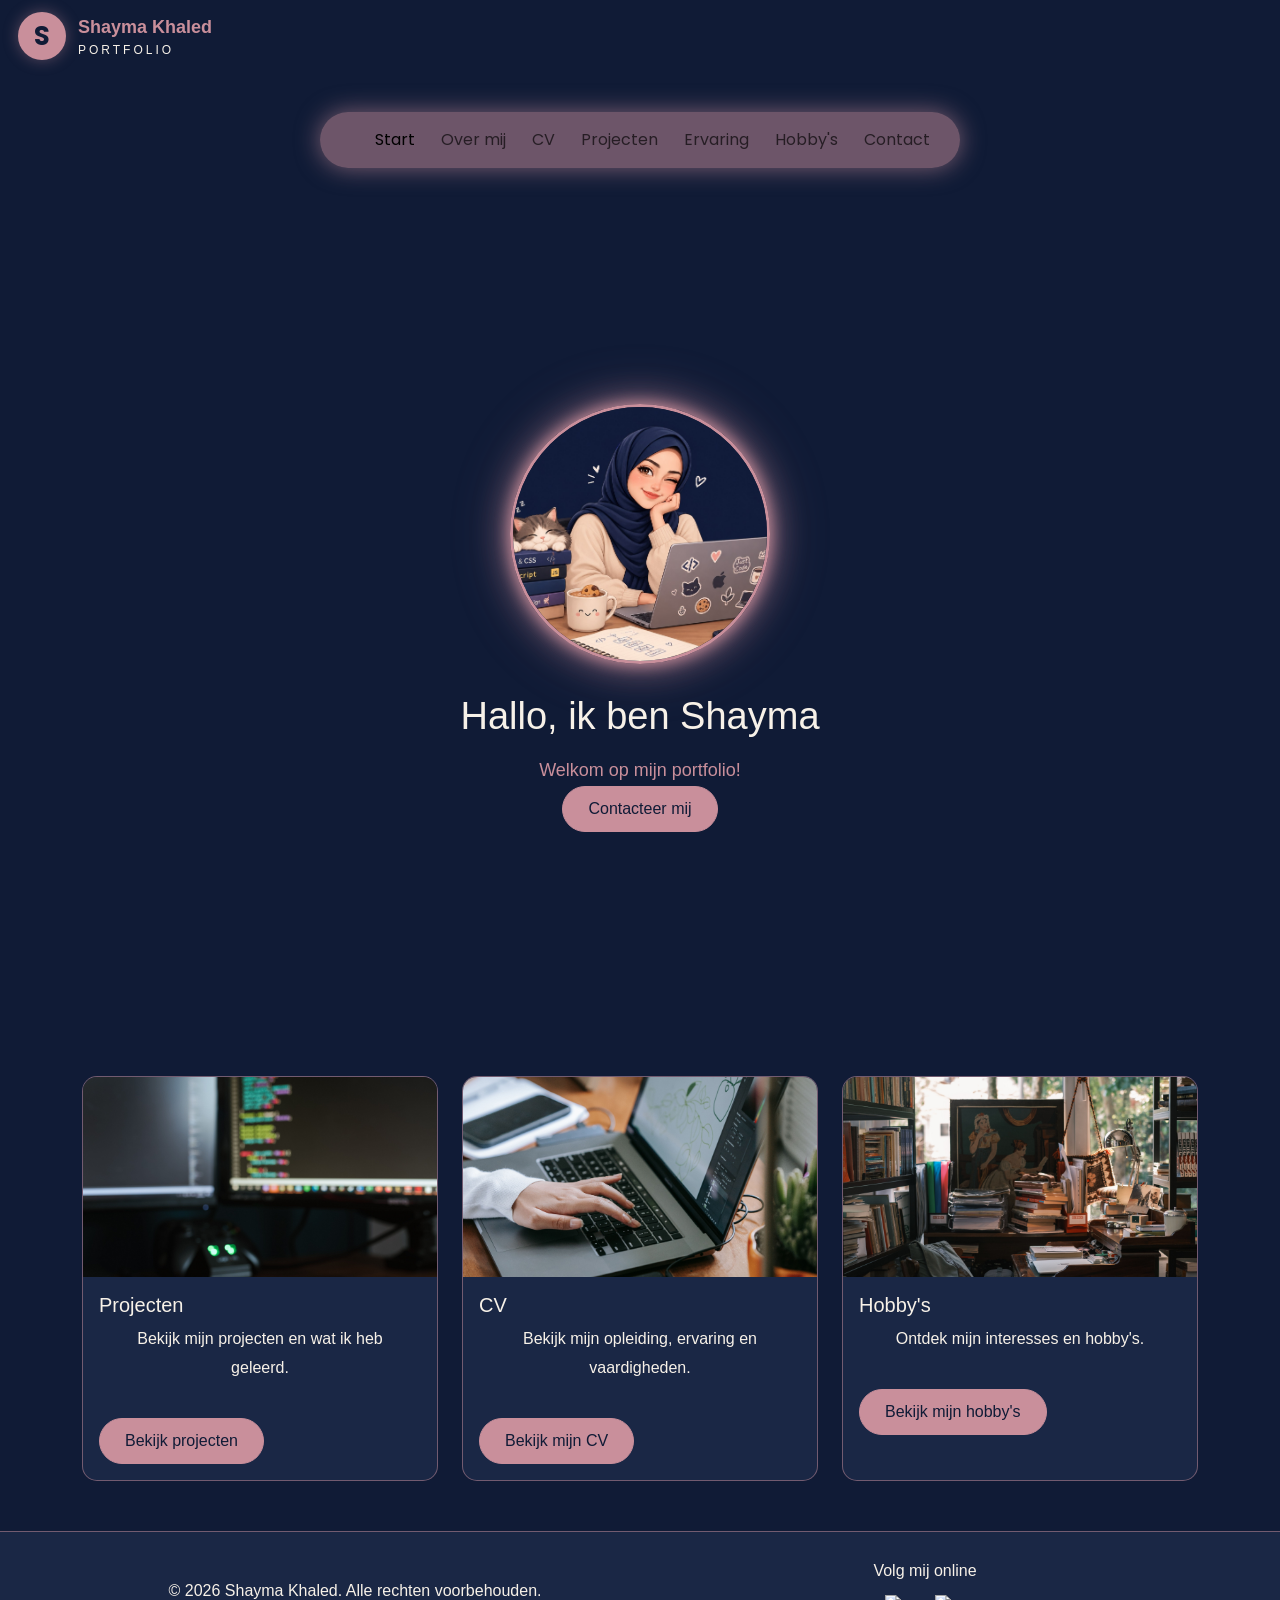
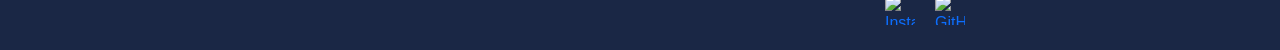
==== commit 2fe615f7: "Add simple portfolio logo" ====
--- a/index.html
+++ b/index.html
@@ -10,7 +10,14 @@
     <title>Start - Shayma</title>
 </head>
 <body>
+<div class="portfolio-logo">
+    <div class="logo-letter">S</div>
 
+    <div class="logo-text">
+        <span class="logo-name">Shayma Khaled</span>
+        <span class="logo-subtitle">Portfolio</span>
+    </div>
+</div>
 <nav class="navbar navbar-expand-lg custom-navbar">
   <div class="container-fluid">
     <button class="navbar-toggler" type="button" data-bs-toggle="collapse" data-bs-target="#navbarNavDropdown" aria-controls="navbarNavDropdown" aria-expanded="false" aria-label="Toggle navigation">
--- a/css/style.css
+++ b/css/style.css
@@ -877,4 +877,49 @@
     max-width: none;
     padding: 0;
     margin: 0;
+}
+/* Portfolio Logo */
+
+.portfolio-logo {
+    display: inline-flex;
+    align-items: center;
+    gap: 12px;
+    padding: 12px 18px;
+}
+
+.logo-letter {
+    width: 48px;
+    height: 48px;
+    display: flex;
+    align-items: center;
+    justify-content: center;
+
+    background-color: #C98F9B;
+    color: #101B36;
+
+    border-radius: 50%;
+    font-family: "Poppins", sans-serif;
+    font-size: 26px;
+    font-weight: 700;
+
+    box-shadow: 0 0 15px rgba(201, 143, 155, 0.4);
+}
+
+.logo-text {
+    display: flex;
+    flex-direction: column;
+}
+
+.logo-name {
+    color: #C98F9B;
+    font-family: "Poppins", sans-serif;
+    font-size: 18px;
+    font-weight: 600;
+}
+
+.logo-subtitle {
+    color: #F7F1E8;
+    font-size: 12px;
+    letter-spacing: 3px;
+    text-transform: uppercase;
 }
